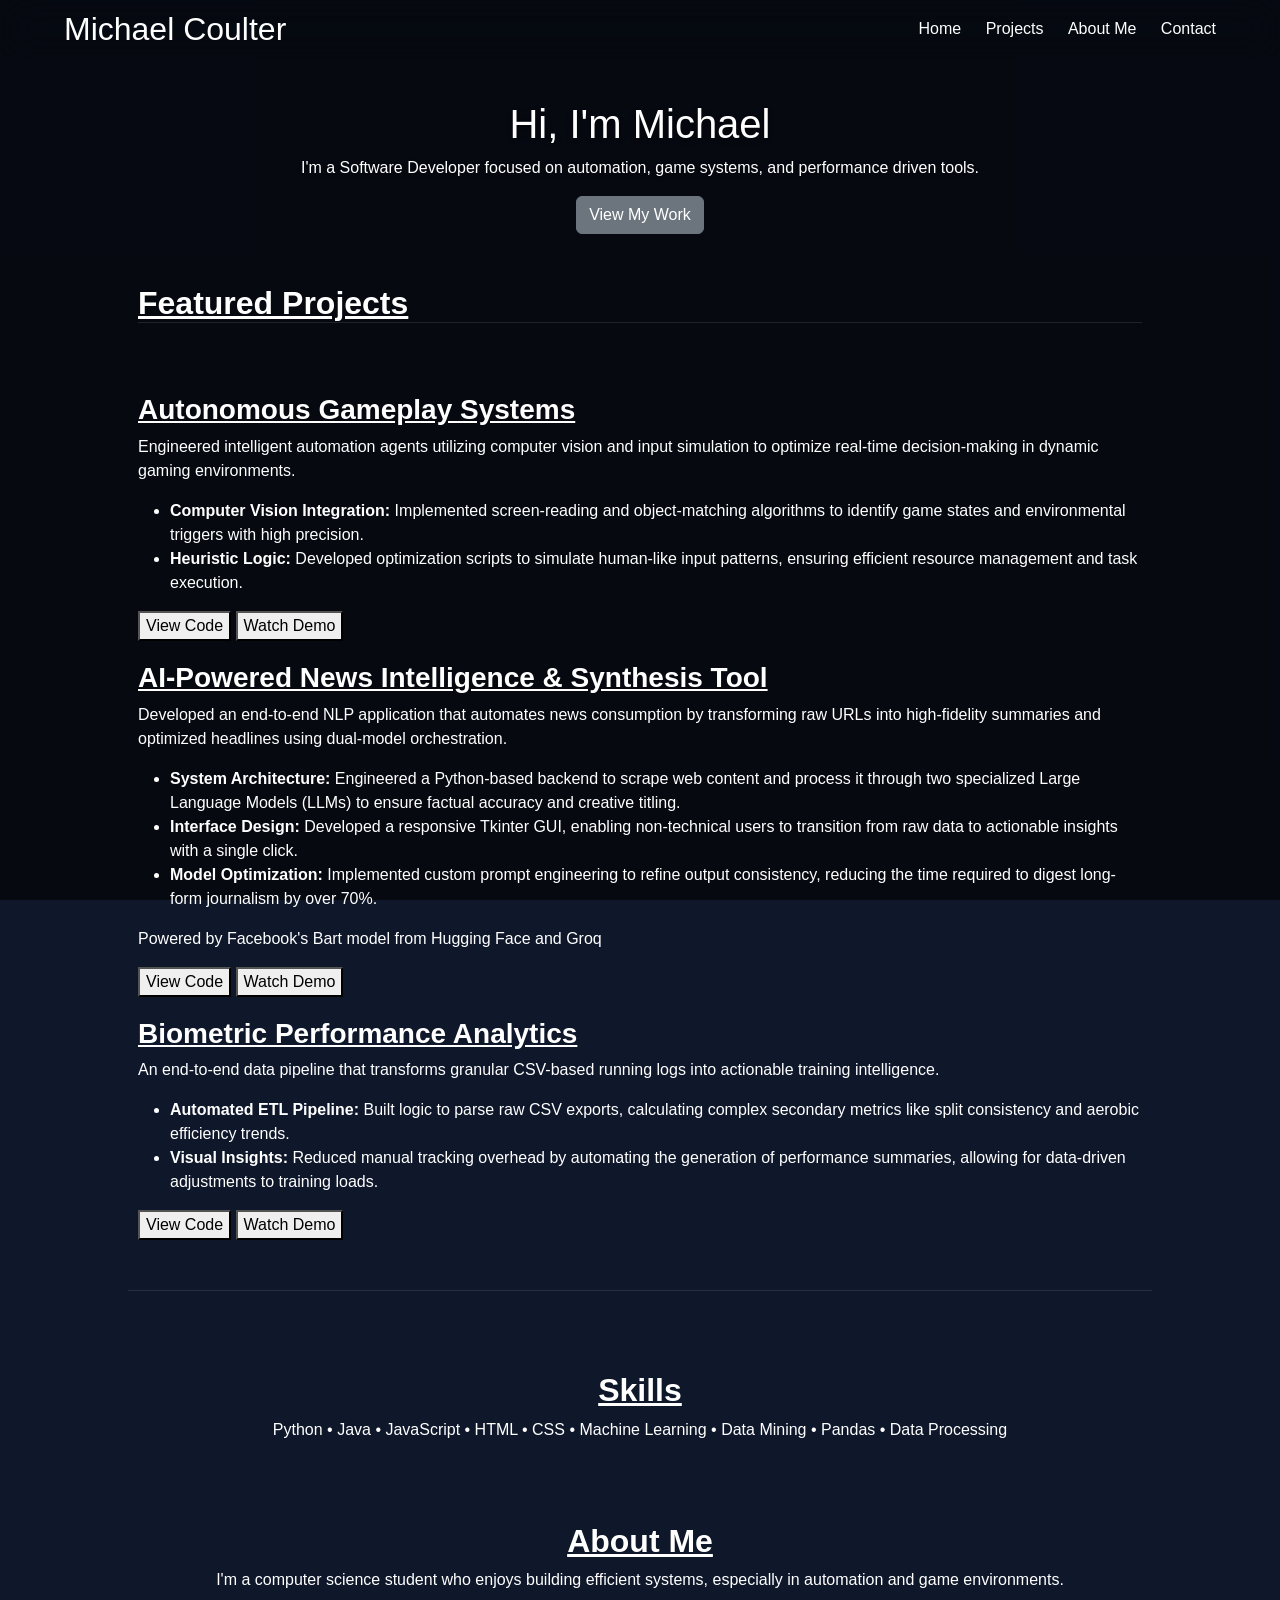
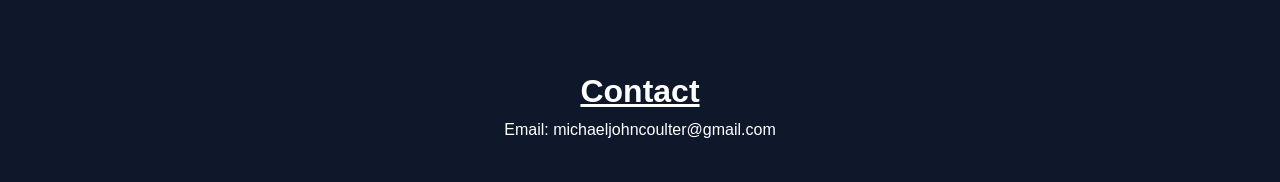
==== index.html @ d567d117 "updating portfolio index name" ====
<!-- Home Page -->
<!-- 
In this assignment, you will need to create your own digital portfolio. 
You can use HTM, CSS, Bootstrap, JavaScript and/or any other frontend framework.
DUE: APRIL 14
-->
<!DOCTYPE html>
<html lang="en">
<head>
    <meta charset="UTF-8">
    <meta name="viewport" content="width=device-width, initial-scale=1.0">
    <title>Michael's Portfolio</title>
    <link href="https://cdn.jsdelivr.net/npm/bootstrap@5.3.8/dist/css/bootstrap.min.css" rel="stylesheet" integrity="sha384-sRIl4kxILFvY47J16cr9ZwB07vP4J8+LH7qKQnuqkuIAvNWLzeN8tE5YBujZqJLB" crossorigin="anonymous">
    <link href="portfolio.css" rel="stylesheet">
</head>
<body>
    <!-- Navigation Ribbon -->
    <div class="navigation-ribbon">
        <div class="nav-container">
            <h2 class="name">Michael Coulter</h2>
            <div class="nav-links">
                <a href="index.html">Home</a>
                <a href="projects.html">Projects</a>
                <a href="about.html">About Me</a>
                <a href="contact.html">Contact</a>
            </div>
        </div>
    </div>
    <!-- Header -->
    <div class="page-header">
        <h1>Hi, I'm Michael</h1>
        <p>I'm a Software Developer focused on automation, game systems, and performance driven tools.</p>
        <a href="projects.html" class="btn btn-secondary">View My Work</a>
        
    </div>
    <!-- Demo Video container https://www.youtube.com/watch?v=9g-vJT4wvQs -->
    <!-- I plan on replacing this with my own video demo of my projects later -->
    <div class="demo-video1">
        <iframe 
            width="560" height="315" 
            src="https://www.youtube.com/embed/9g-vJT4wvQs?start=09&end=16&mute=1&autoplay=1&loop=1&playlist=9g-vJT4wvQs&controls=0&playsinline=1" 
            title="YouTube video player" 
            frameborder="0" 
            allow="accelerometer; autoplay; clipboard-write; encrypted-media; gyroscope; picture-in-picture; web-share"
            referrerpolicy="strict-origin-when-cross-origin" 
            allowfullscreen>
        </iframe>
    </div>
    <!-- Main Content -->
    <div class="main-container">
        <div class="projects-section">
            <h2 class="featured-projects">Featured Projects</h2>
            <div class="project-card">
                <h3>Autonomous Gameplay Systems</h3>
                <p>Engineered intelligent automation agents utilizing computer vision and input simulation to optimize real-time decision-making in dynamic gaming environments.</p>
                <ul>
                    <li><strong>Computer Vision Integration:</strong> Implemented screen-reading and object-matching algorithms to identify game states and environmental triggers with high precision.</li>
                    <li><strong>Heuristic Logic:</strong> Developed optimization scripts to simulate human-like input patterns, ensuring efficient resource management and task execution.</li>
                </ul>
                <!-- These buttons don't do anything just yet, but I'm planning on making them reveal code and an embedded youtube video I'll make to demo -->
                <div class="project-actions">
                    <button>View Code</button>
                    <button>Watch Demo</button>
                </div>
            </div>
            <div class="project-card">
                <h3>AI-Powered News Intelligence & Synthesis Tool</h3>
                <p>Developed an end-to-end NLP application that automates news consumption by transforming raw URLs into high-fidelity summaries and optimized headlines using dual-model orchestration.</p>
                <ul>
                    <li><strong>System Architecture:</strong> Engineered a Python-based backend to scrape web content and process it through two specialized Large Language Models (LLMs) to ensure factual accuracy and creative titling.</li>
                    <li><strong>Interface Design:</strong> Developed a responsive Tkinter GUI, enabling non-technical users to transition from raw data to actionable insights with a single click.</li>
                    <li><strong>Model Optimization:</strong> Implemented custom prompt engineering to refine output consistency, reducing the time required to digest long-form journalism by over 70%.</li>
                </ul>
                <p>Powered by Facebook's Bart model from Hugging Face and Groq</p>
                <div class="project-actions">
                    <button>View Code</button>
                    <button>Watch Demo</button>
                </div>
            </div>
            <div class="project-card">
                <h3>Biometric Performance Analytics</h3>
                <p>An end-to-end data pipeline that transforms granular CSV-based running logs into actionable training intelligence.</p>
                <ul>
                    <li><strong>Automated ETL Pipeline:</strong> Built logic to parse raw CSV exports, calculating complex secondary metrics like split consistency and aerobic efficiency trends.</li>
                    <li><strong>Visual Insights:</strong> Reduced manual tracking overhead by automating the generation of performance summaries, allowing for data-driven adjustments to training loads.</li>
                </ul>
                <div class="project-actions">
                    <button>View Code</button>
                    <button>Watch Demo</button>
                </div>
            </div>
        </div>
        <div class="skills-section">
            <h2>Skills</h2>
            <p>Python • Java • JavaScript • HTML • CSS • Machine Learning • Data Mining • Pandas • Data Processing</p>
        </div>
        <div class="about-preview">
            <h2>About Me</h2>
            <p>I'm a computer science student who enjoys building efficient systems,
                especially in automation and game environments.</p>
        </div>
        <div class="contact-section">
            <h2>Contact</h2>
            <p>Email: michaeljohncoulter@gmail.com</p>
        </div>
        
    </div>
    <script src="https://cdn.jsdelivr.net/npm/bootstrap@5.3.8/dist/js/bootstrap.bundle.min.js" integrity="sha384-FKyoEForCGlyvwx9Hj09JcYn3nv7wiPVlz7YYwJrWVcXK/BmnVDxM+D2scQbITxI" crossorigin="anonymous"></script>
</body>
</html>
---- portfolio.css ----
body {
    margin-top: 5%;
    font-family: Arial, sans-serif;
    background-color: #0f172a;
    color: white;
}
.navigation-ribbon {
    position: fixed;
    top: 0;
    width: 100%;
    backdrop-filter: blur(20px);
    padding: 10px 0;
    z-index: 1000;
}
.nav-container {
    width: 90%;
    margin: auto;
    display: flex;
    justify-content: space-between;
    align-items: center;
}
.name {
    margin: 0;
}
.nav-links a {
    margin-left: 20px;
    text-decoration: none;
    color: white;
    transition: 0.3s;
}
.nav-links a:hover {
    color: #38bdf8;
}
.page-header {
    margin-top: 100px;
    display: flex;
    position: relative;
    flex-direction: column;
    justify-content: center;
    align-items: center;
    text-align: center;
    z-index: 2;
}
.page-header h1, .page-header p {
    text-shadow: 0 2px 10px rgba(0, 0, 0, 0.7);
}
.projects-btn {
    text-decoration: none;
    padding: 5px;
    margin: 0;
}
.demo-video1 {
    position: absolute;
    align-items: center;
    top: 0;
    left: 0;
    width: 100%;
    height: 100%;
    overflow: hidden;
    z-index: -1;
}
.demo-video1 iframe {
    width: 100%;
    height: 56.25vw;
    min-height: 100vh;
    min-width: 177vh;
    position: absolute;
    top: 50%;
    left: 50%;
    transform: translate(-50%, -50%);
    pointer-events: none;
    filter: blur(10px) brightness(0.7);
}
.demo-video1::after {
    content: "";
    position: absolute;
    top: 0;
    left: 0;
    right: 0;
    bottom: 0;
}
.demo-video1::before {
    content: "";
    position: absolute;
    inset: 0;
    background: rgba(0, 0, 0, 0.6);
    z-index: 1;
}
.main-container {
    width: 80%;
    margin: 40px auto;
    text-align: center;
}
.main-container h2, h3 {
    font-weight: bold;
    text-decoration: underline;
}
.featured-projects {
    border-bottom: 1px solid rgba(255,255,255,0.1);
    margin-bottom: 50px;
}
.projects-section {
    display: grid;
    text-align: left;
    padding: 10px;
    gap: 20px;
    max-width: 1200px;
    margin: 0 auto;
    padding-bottom: 50px;
    border-bottom: 1px solid rgba(255,255,255,0.1);
}
.skills-section, .about-preview, .contact-section {
    margin-top: 50px;
    padding-top: 30px;
}
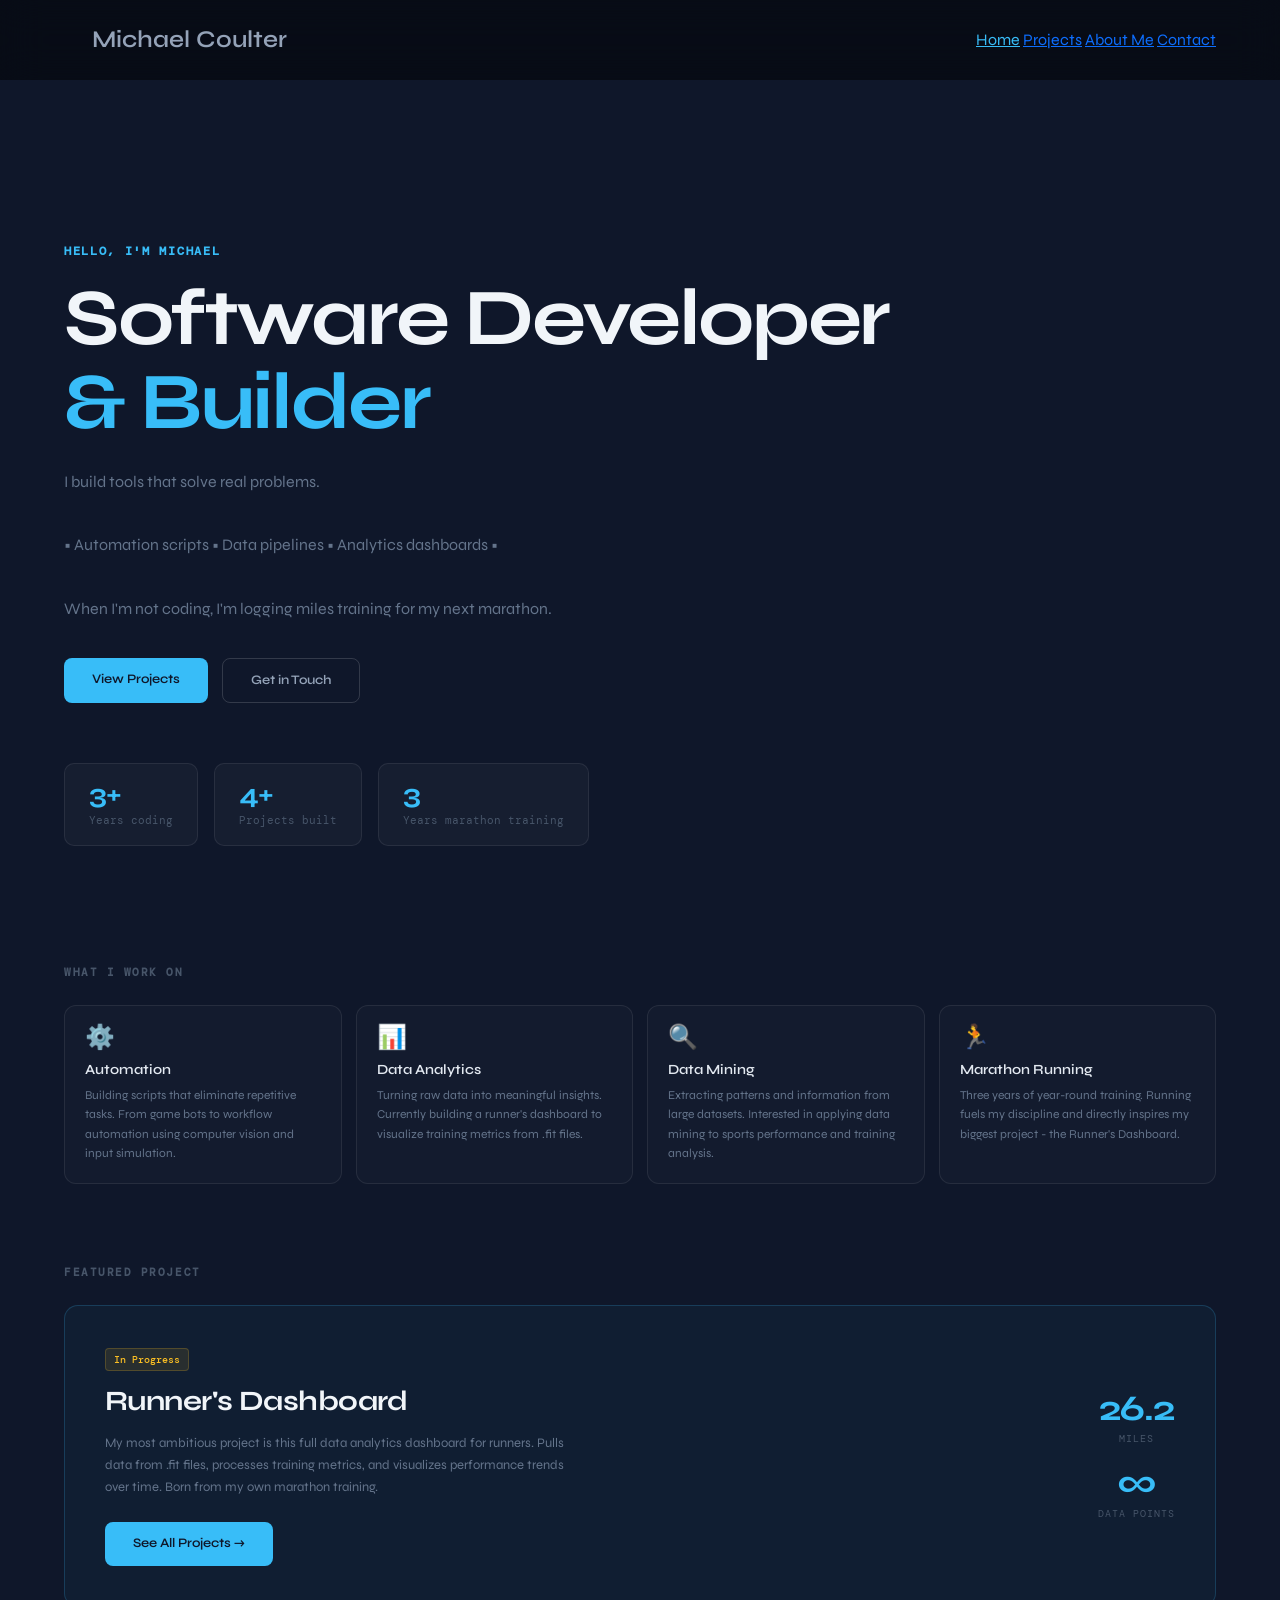
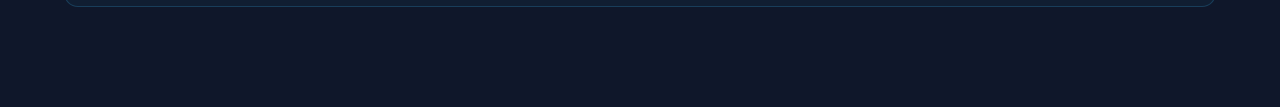
==== commit 0193b025: "Finished portfolio" ====
--- a/index.html
+++ b/index.html
@@ -1,110 +1,98 @@
-<!-- Home Page -->
-<!-- 
-In this assignment, you will need to create your own digital portfolio. 
-You can use HTM, CSS, Bootstrap, JavaScript and/or any other frontend framework.
-DUE: APRIL 14
--->
 <!DOCTYPE html>
 <html lang="en">
 <head>
     <meta charset="UTF-8">
     <meta name="viewport" content="width=device-width, initial-scale=1.0">
-    <title>Michael's Portfolio</title>
+    <title>M.Coulter</title>
     <link href="https://cdn.jsdelivr.net/npm/bootstrap@5.3.8/dist/css/bootstrap.min.css" rel="stylesheet" integrity="sha384-sRIl4kxILFvY47J16cr9ZwB07vP4J8+LH7qKQnuqkuIAvNWLzeN8tE5YBujZqJLB" crossorigin="anonymous">
+    <link href="https://fonts.googleapis.com/css2?family=DM+Mono:wght@400;500&family=Syne:wght@400;600;700&display=swap" rel="stylesheet">
     <link href="portfolio.css" rel="stylesheet">
+    <link href="home.css" rel="stylesheet">
 </head>
 <body>
-    <!-- Navigation Ribbon -->
-    <div class="navigation-ribbon">
+    <nav class="navigation-ribbon">
         <div class="nav-container">
-            <h2 class="name">Michael Coulter</h2>
+            <div><a href="index.html" class="btn-name">Michael Coulter</a></div>
             <div class="nav-links">
-                <a href="index.html">Home</a>
+                <a href="index.html" class="active">Home</a>
                 <a href="projects.html">Projects</a>
                 <a href="about.html">About Me</a>
                 <a href="contact.html">Contact</a>
             </div>
         </div>
-    </div>
-    <!-- Header -->
-    <div class="page-header">
-        <h1>Hi, I'm Michael</h1>
-        <p>I'm a Software Developer focused on automation, game systems, and performance driven tools.</p>
-        <a href="projects.html" class="btn btn-secondary">View My Work</a>
-        
-    </div>
-    <!-- Demo Video container https://www.youtube.com/watch?v=9g-vJT4wvQs -->
-    <!-- I plan on replacing this with my own video demo of my projects later -->
-    <div class="demo-video1">
-        <iframe 
-            width="560" height="315" 
-            src="https://www.youtube.com/embed/9g-vJT4wvQs?start=09&end=16&mute=1&autoplay=1&loop=1&playlist=9g-vJT4wvQs&controls=0&playsinline=1" 
-            title="YouTube video player" 
-            frameborder="0" 
-            allow="accelerometer; autoplay; clipboard-write; encrypted-media; gyroscope; picture-in-picture; web-share"
-            referrerpolicy="strict-origin-when-cross-origin" 
-            allowfullscreen>
-        </iframe>
-    </div>
-    <!-- Main Content -->
-    <div class="main-container">
-        <div class="projects-section">
-            <h2 class="featured-projects">Featured Projects</h2>
-            <div class="project-card">
-                <h3>Autonomous Gameplay Systems</h3>
-                <p>Engineered intelligent automation agents utilizing computer vision and input simulation to optimize real-time decision-making in dynamic gaming environments.</p>
-                <ul>
-                    <li><strong>Computer Vision Integration:</strong> Implemented screen-reading and object-matching algorithms to identify game states and environmental triggers with high precision.</li>
-                    <li><strong>Heuristic Logic:</strong> Developed optimization scripts to simulate human-like input patterns, ensuring efficient resource management and task execution.</li>
-                </ul>
-                <!-- These buttons don't do anything just yet, but I'm planning on making them reveal code and an embedded youtube video I'll make to demo -->
-                <div class="project-actions">
-                    <button>View Code</button>
-                    <button>Watch Demo</button>
+    </nav>
+    <section class="hero">
+        <div class="hero-inner">
+            <span class="hero-eyebrow">Hello, I'm Michael</span>
+            <h1 class="hero-title">Software Developer<br><span class="hero-title-accent">&amp; Builder</span></h1>
+            <p class="hero-desc">I build tools that solve real problems.</p>
+            <p class="hero-desc">• Automation scripts • Data pipelines • Analytics dashboards •</p>
+            <p class="hero-desc">When I'm not coding, I'm logging miles training for my next marathon.</p>
+            <div class="hero-actions">
+                <a href="projects.html" class="btn-primary">View Projects</a>
+                <a href="contact.html" class="btn-ghost">Get in Touch</a>
+            </div>
+        </div>
+        <div class="hero-stats">
+            <div class="stat-card">
+                <span class="stat-number">3+</span>
+                <span class="stat-label">Years coding</span>
+            </div>
+            <div class="stat-card">
+                <span class="stat-number">4+</span>
+                <span class="stat-label">Projects built</span>
+            </div>
+            <div class="stat-card">
+                <span class="stat-number">3</span>
+                <span class="stat-label">Years marathon training</span>
+            </div>
+        </div>
+    </section>
+    <section class="interests-section">
+        <span class="section-label">What I work on</span>
+        <div class="interests-grid">
+            <div class="interest-card">
+                <div class="interest-icon">⚙️</div>
+                <h3 class="interest-title">Automation</h3>
+                <p class="interest-desc">Building scripts that eliminate repetitive tasks. From game bots to workflow automation using computer vision and input simulation.</p>
+            </div>
+            <div class="interest-card">
+                <div class="interest-icon">📊</div>
+                <h3 class="interest-title">Data Analytics</h3>
+                <p class="interest-desc">Turning raw data into meaningful insights. Currently building a runner's dashboard to visualize training metrics from .fit files.</p>
+            </div>
+            <div class="interest-card">
+                <div class="interest-icon">🔍</div>
+                <h3 class="interest-title">Data Mining</h3>
+                <p class="interest-desc">Extracting patterns and information from large datasets. Interested in applying data mining to sports performance and training analysis.</p>
+            </div>
+            <div class="interest-card">
+                <div class="interest-icon">🏃</div>
+                <h3 class="interest-title">Marathon Running</h3>
+                <p class="interest-desc">Three years of year-round training. Running fuels my discipline and directly inspires my biggest project - the Runner's Dashboard.</p>
+            </div>
+        </div>
+    </section>
+    <section class="featured-section">
+        <span class="section-label">Featured project</span>
+        <div class="featured-card">
+            <div class="featured-content">
+                <span class="featured-badge">In Progress</span>
+                <h2 class="featured-title">Runner's Dashboard</h2>
+                <p class="featured-desc">My most ambitious project is this full data analytics dashboard for runners. Pulls data from .fit files, processes training metrics, and visualizes performance trends over time. Born from my own marathon training.</p>
+                <a href="projects.html" class="btn-primary">See All Projects →</a>
+            </div>
+            <div class="featured-visual">
+                <div class="featured-metric">
+                    <span class="metric-val">26.2</span>
+                    <span class="metric-lbl">miles</span>
                 </div>
-            </div>
-            <div class="project-card">
-                <h3>AI-Powered News Intelligence & Synthesis Tool</h3>
-                <p>Developed an end-to-end NLP application that automates news consumption by transforming raw URLs into high-fidelity summaries and optimized headlines using dual-model orchestration.</p>
-                <ul>
-                    <li><strong>System Architecture:</strong> Engineered a Python-based backend to scrape web content and process it through two specialized Large Language Models (LLMs) to ensure factual accuracy and creative titling.</li>
-                    <li><strong>Interface Design:</strong> Developed a responsive Tkinter GUI, enabling non-technical users to transition from raw data to actionable insights with a single click.</li>
-                    <li><strong>Model Optimization:</strong> Implemented custom prompt engineering to refine output consistency, reducing the time required to digest long-form journalism by over 70%.</li>
-                </ul>
-                <p>Powered by Facebook's Bart model from Hugging Face and Groq</p>
-                <div class="project-actions">
-                    <button>View Code</button>
-                    <button>Watch Demo</button>
-                </div>
-            </div>
-            <div class="project-card">
-                <h3>Biometric Performance Analytics</h3>
-                <p>An end-to-end data pipeline that transforms granular CSV-based running logs into actionable training intelligence.</p>
-                <ul>
-                    <li><strong>Automated ETL Pipeline:</strong> Built logic to parse raw CSV exports, calculating complex secondary metrics like split consistency and aerobic efficiency trends.</li>
-                    <li><strong>Visual Insights:</strong> Reduced manual tracking overhead by automating the generation of performance summaries, allowing for data-driven adjustments to training loads.</li>
-                </ul>
-                <div class="project-actions">
-                    <button>View Code</button>
-                    <button>Watch Demo</button>
+                <div class="featured-metric">
+                    <span class="metric-val">∞</span>
+                    <span class="metric-lbl">data points</span>
                 </div>
             </div>
         </div>
-        <div class="skills-section">
-            <h2>Skills</h2>
-            <p>Python • Java • JavaScript • HTML • CSS • Machine Learning • Data Mining • Pandas • Data Processing</p>
-        </div>
-        <div class="about-preview">
-            <h2>About Me</h2>
-            <p>I'm a computer science student who enjoys building efficient systems,
-                especially in automation and game environments.</p>
-        </div>
-        <div class="contact-section">
-            <h2>Contact</h2>
-            <p>Email: michaeljohncoulter@gmail.com</p>
-        </div>
-        
-    </div>
-    <script src="https://cdn.jsdelivr.net/npm/bootstrap@5.3.8/dist/js/bootstrap.bundle.min.js" integrity="sha384-FKyoEForCGlyvwx9Hj09JcYn3nv7wiPVlz7YYwJrWVcXK/BmnVDxM+D2scQbITxI" crossorigin="anonymous"></script>
+    </section>
 </body>
-</html>+</html>
--- a/portfolio.css
+++ b/portfolio.css
@@ -1,16 +1,22 @@
+
+
 body {
     margin-top: 5%;
-    font-family: Arial, sans-serif;
+    font-family: 'Syne', sans-serif; 
     background-color: #0f172a;
     color: white;
 }
+
+/* NAVIGATION RIBBON  */
 .navigation-ribbon {
     position: fixed;
     top: 0;
     width: 100%;
-    backdrop-filter: blur(20px);
     padding: 10px 0;
     z-index: 1000;
+    background-color: #00000078;
+    -webkit-backdrop-filter: blur(20px);
+    backdrop-filter: blur(20px);
 }
 .nav-container {
     width: 90%;
@@ -19,97 +25,21 @@
     justify-content: space-between;
     align-items: center;
 }
-.name {
-    margin: 0;
+
+/* NAVIGATION NAME */
+.btn-name {
+    font-family: 'Syne', sans-serif;
+    font-size: 24px;
+    font-weight: 600;
+    padding: 12px 28px;
+    border-radius: 8px;
+    color: #94a3b8;
+    text-decoration: none;
+    transition: border-color 0.2s ease, color 0.2s ease, transform 0.15s ease;
+    display: inline-block;
 }
-.nav-links a {
-    margin-left: 20px;
-    text-decoration: none;
-    color: white;
-    transition: 0.3s;
-}
-.nav-links a:hover {
-    color: #38bdf8;
-}
-.page-header {
-    margin-top: 100px;
-    display: flex;
-    position: relative;
-    flex-direction: column;
-    justify-content: center;
-    align-items: center;
-    text-align: center;
-    z-index: 2;
-}
-.page-header h1, .page-header p {
-    text-shadow: 0 2px 10px rgba(0, 0, 0, 0.7);
-}
-.projects-btn {
-    text-decoration: none;
-    padding: 5px;
-    margin: 0;
-}
-.demo-video1 {
-    position: absolute;
-    align-items: center;
-    top: 0;
-    left: 0;
-    width: 100%;
-    height: 100%;
-    overflow: hidden;
-    z-index: -1;
-}
-.demo-video1 iframe {
-    width: 100%;
-    height: 56.25vw;
-    min-height: 100vh;
-    min-width: 177vh;
-    position: absolute;
-    top: 50%;
-    left: 50%;
-    transform: translate(-50%, -50%);
-    pointer-events: none;
-    filter: blur(10px) brightness(0.7);
-}
-.demo-video1::after {
-    content: "";
-    position: absolute;
-    top: 0;
-    left: 0;
-    right: 0;
-    bottom: 0;
-}
-.demo-video1::before {
-    content: "";
-    position: absolute;
-    inset: 0;
-    background: rgba(0, 0, 0, 0.6);
-    z-index: 1;
-}
-.main-container {
-    width: 80%;
-    margin: 40px auto;
-    text-align: center;
-}
-.main-container h2, h3 {
-    font-weight: bold;
-    text-decoration: underline;
-}
-.featured-projects {
-    border-bottom: 1px solid rgba(255,255,255,0.1);
-    margin-bottom: 50px;
-}
-.projects-section {
-    display: grid;
-    text-align: left;
-    padding: 10px;
-    gap: 20px;
-    max-width: 1200px;
-    margin: 0 auto;
-    padding-bottom: 50px;
-    border-bottom: 1px solid rgba(255,255,255,0.1);
-}
-.skills-section, .about-preview, .contact-section {
-    margin-top: 50px;
-    padding-top: 30px;
+.btn-name:hover {
+    border-color: rgba(255,255,255,0.35);
+    color: #e2e8f0;
+    transform: translateY(-1px);
 }
--- a/home.css
+++ b/home.css
@@ -0,0 +1,233 @@
+
+
+
+/* ########## Hero ########## */
+.hero {
+    min-height: 100vh;
+    display: flex;
+    flex-direction: column;
+    justify-content: center;
+    padding: 140px 5% 80px;
+    gap: 60px;
+}
+.hero-eyebrow {
+    font-size: 12px;
+    font-weight: 600;
+    letter-spacing: 0.14em;
+    text-transform: uppercase;
+    color: #38bdf8;
+    display: block;
+    margin-bottom: 16px;
+    font-family: 'DM Mono', monospace;
+}
+.hero-title {
+    font-size: clamp(42px, 7vw, 80px);
+    font-weight: 700;
+    color: #f1f5f9;
+    line-height: 1.05;
+    letter-spacing: -0.03em;
+    margin: 0 0 24px;
+}
+.hero-title-accent {
+    color: #38bdf8;
+}
+.hero-desc {
+    font-size: 16px;
+    color: #64748b;
+    max-width: 520px;
+    line-height: 1.7;
+    margin: 0 0 36px;
+}
+.hero-actions {
+    display: flex;
+    gap: 14px;
+    flex-wrap: wrap;
+}
+.btn-primary {
+    font-family: 'Syne', sans-serif;
+    font-size: 13px;
+    font-weight: 600;
+    padding: 12px 28px;
+    border-radius: 8px;
+    background: #38bdf8;
+    color: #0f172a;
+    text-decoration: none;
+    transition: background 0.2s ease, transform 0.15s ease;
+    display: inline-block;
+}
+.btn-primary:hover {
+    background: #7dd3fc;
+    transform: translateY(-1px);
+    color: #0f172a;
+}
+.btn-ghost {
+    font-family: 'Syne', sans-serif;
+    font-size: 13px;
+    font-weight: 600;
+    padding: 12px 28px;
+    border-radius: 8px;
+    border: 0.5px solid rgba(255,255,255,0.15);
+    color: #94a3b8;
+    text-decoration: none;
+    transition: border-color 0.2s ease, color 0.2s ease, transform 0.15s ease;
+    display: inline-block;
+}
+.btn-ghost:hover {
+    border-color: rgba(255,255,255,0.35);
+    color: #e2e8f0;
+    transform: translateY(-1px);
+}
+
+/* Hero Stats */
+.hero-stats {
+    display: flex;
+    gap: 16px;
+    flex-wrap: wrap;
+}
+.stat-card {
+    background: rgba(255,255,255,0.03);
+    border: 0.5px solid rgba(255,255,255,0.08);
+    border-radius: 10px;
+    padding: 16px 24px;
+    display: flex;
+    flex-direction: column;
+    gap: 4px;
+    min-width: 130px;
+}
+.stat-number {
+    font-size: 28px;
+    font-weight: 700;
+    color: #38bdf8;
+    line-height: 1;
+    letter-spacing: -0.02em;
+}
+.stat-label {
+    font-size: 11px;
+    color: #475569;
+    font-family: 'DM Mono', monospace;
+}
+
+/* ########## Interests ########## */
+.interests-section {
+    padding: 0 5% 80px;
+}
+.section-label {
+    font-size: 11px;
+    font-weight: 600;
+    letter-spacing: 0.14em;
+    text-transform: uppercase;
+    color: #475569;
+    display: block;
+    margin-bottom: 24px;
+    font-family: 'DM Mono', monospace;
+}
+.interests-grid {
+    display: grid;
+    grid-template-columns: repeat(auto-fit, minmax(220px, 1fr));
+    gap: 14px;
+}
+.interest-card {
+    background: rgba(255,255,255,0.02);
+    border: 0.5px solid rgba(255,255,255,0.08);
+    border-radius: 12px;
+    padding: 20px;
+    transition: border-color 0.2s ease, background 0.2s ease, transform 0.15s ease;
+}
+.interest-card:hover {
+    border-color: rgba(255,255,255,0.15);
+    background: rgba(255,255,255,0.04);
+    transform: translateY(-2px);
+}
+.interest-icon {
+    font-size: 24px;
+    margin-bottom: 12px;
+    line-height: 1;
+}
+.interest-title {
+    font-size: 14px;
+    font-weight: 600;
+    color: #e2e8f0;
+    margin: 0 0 8px;
+    text-decoration: none;
+}
+.interest-desc {
+    font-size: 12px;
+    color: #64748b;
+    line-height: 1.6;
+    margin: 0;
+}
+
+/* ########## Featured ########## */
+.featured-section {
+    padding: 0 5% 100px;
+}
+.featured-card {
+    background: rgba(56,189,248,0.04);
+    border: 0.5px solid rgba(56,189,248,0.2);
+    border-radius: 14px;
+    padding: 40px;
+    display: grid;
+    grid-template-columns: 1fr auto;
+    gap: 40px;
+    align-items: center;
+}
+.featured-badge {
+    font-size: 10px;
+    font-family: 'DM Mono', monospace;
+    font-weight: 500;
+    padding: 3px 8px;
+    border-radius: 4px;
+    background: rgba(251,191,36,0.1);
+    color: #fbbf24;
+    border: 0.5px solid rgba(251,191,36,0.2);
+    display: inline-block;
+    margin-bottom: 14px;
+}
+.featured-title {
+    font-size: 28px;
+    font-weight: 700;
+    color: #f1f5f9;
+    margin: 0 0 14px;
+    letter-spacing: -0.02em;
+}
+.featured-desc {
+    font-size: 13px;
+    color: #64748b;
+    line-height: 1.7;
+    margin: 0 0 24px;
+    max-width: 480px;
+}
+.featured-visual {
+    display: flex;
+    flex-direction: column;
+    gap: 20px;
+    align-items: center;
+}
+.featured-metric {
+    display: flex;
+    flex-direction: column;
+    align-items: center;
+    gap: 4px;
+}
+.metric-val {
+    font-size: 36px;
+    font-weight: 700;
+    color: #38bdf8;
+    letter-spacing: -0.03em;
+    line-height: 1;
+}
+.metric-lbl {
+    font-size: 10px;
+    font-family: 'DM Mono', monospace;
+    color: #475569;
+    text-transform: uppercase;
+    letter-spacing: 0.1em;
+}
+
+/* Nav active */
+.nav-links a.active { color: #38bdf8; }
+
+@media (max-width: 700px) {
+    .featured-card { grid-template-columns: 1fr; }
+    .featured-visual { flex-direction: row; justify-content: center; }
+}
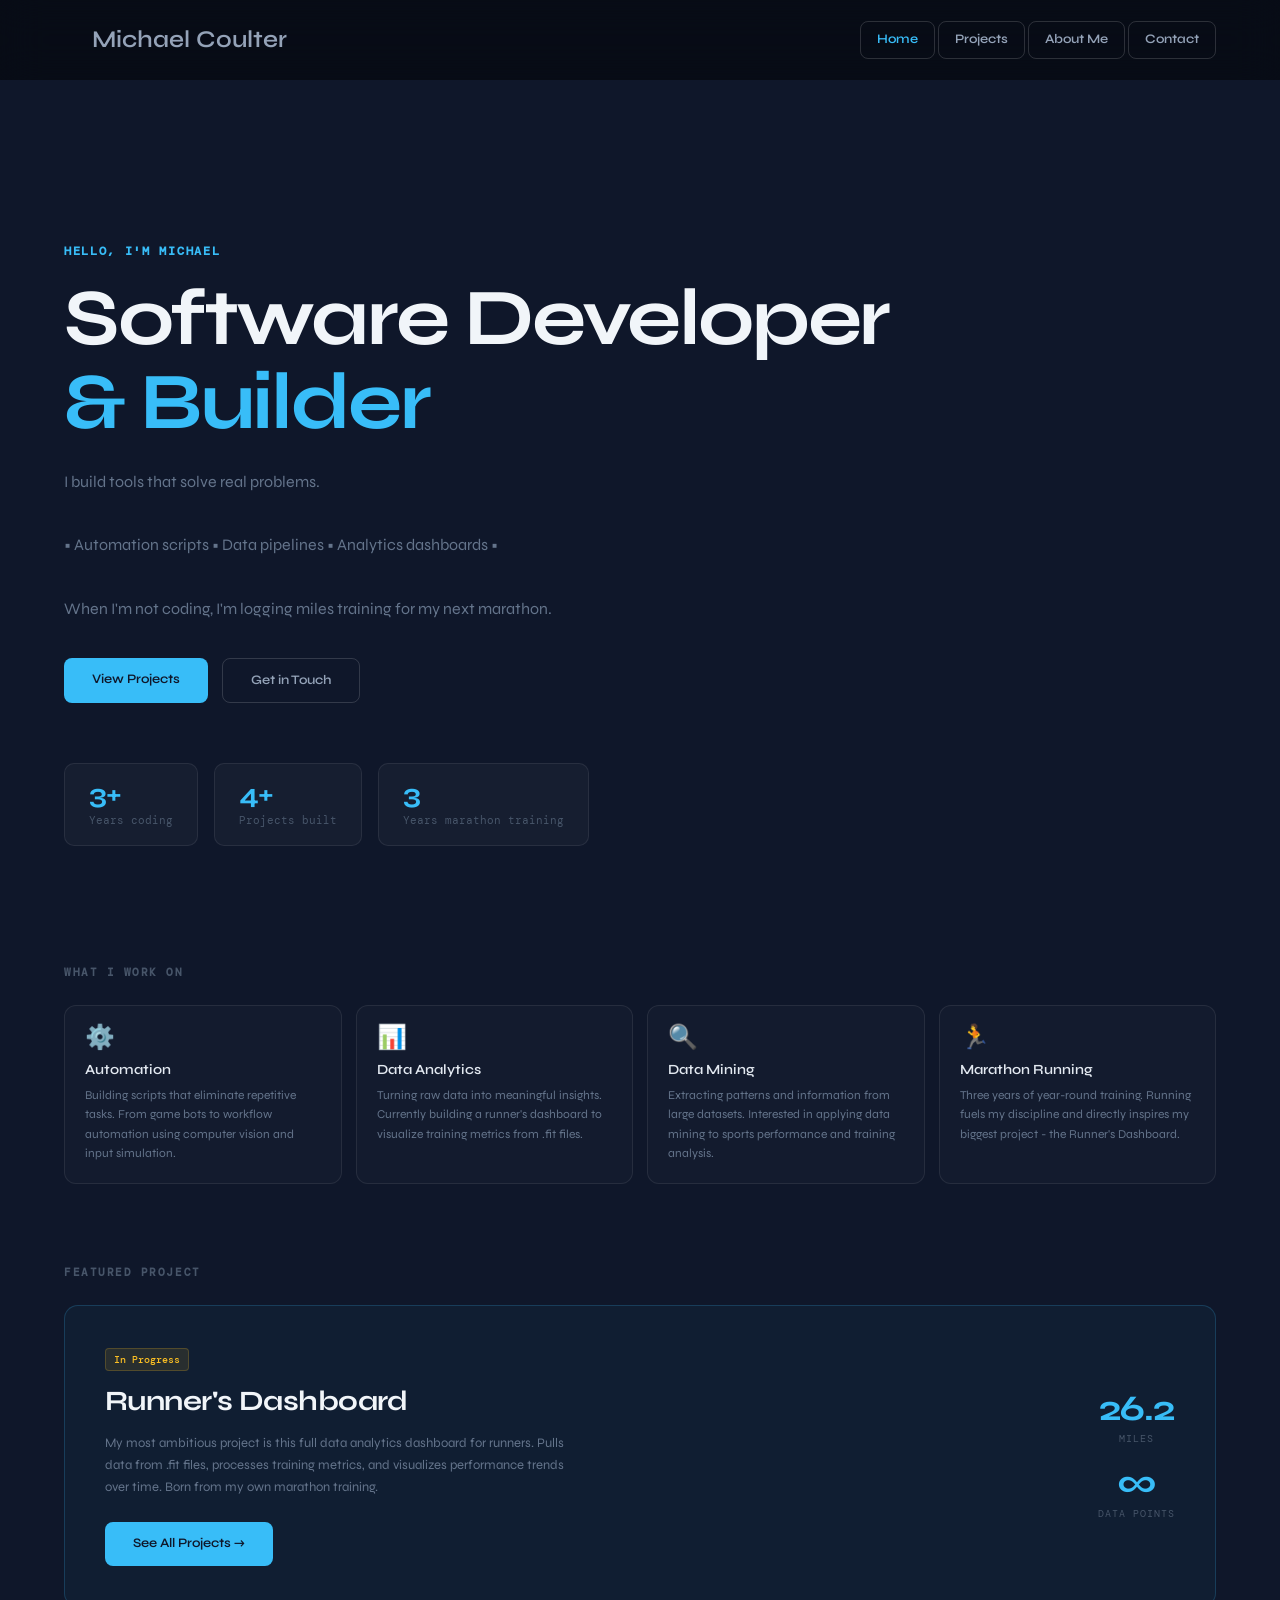
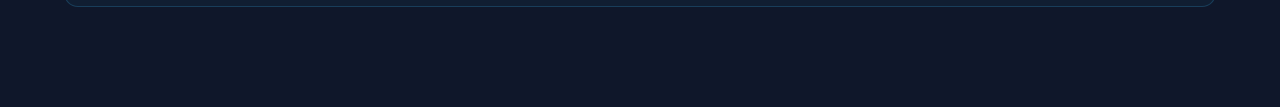
==== commit 211678dc: "Styled nav-links" ====
--- a/index.html
+++ b/index.html
@@ -3,7 +3,7 @@
 <head>
     <meta charset="UTF-8">
     <meta name="viewport" content="width=device-width, initial-scale=1.0">
-    <title>M.Coulter</title>
+    <title>M.Coulter Home</title>
     <link href="https://cdn.jsdelivr.net/npm/bootstrap@5.3.8/dist/css/bootstrap.min.css" rel="stylesheet" integrity="sha384-sRIl4kxILFvY47J16cr9ZwB07vP4J8+LH7qKQnuqkuIAvNWLzeN8tE5YBujZqJLB" crossorigin="anonymous">
     <link href="https://fonts.googleapis.com/css2?family=DM+Mono:wght@400;500&family=Syne:wght@400;600;700&display=swap" rel="stylesheet">
     <link href="portfolio.css" rel="stylesheet">
--- a/portfolio.css
+++ b/portfolio.css
@@ -26,6 +26,24 @@
     align-items: center;
 }
 
+.nav-links a {
+    font-family: 'Syne', sans-serif;
+    font-size: 13px;
+    font-weight: 600;
+    padding: 8px 16px;
+    border-radius: 8px;
+    border: 0.5px solid rgba(255,255,255,0.15);
+    color: #94a3b8;
+    text-decoration: none;
+    transition: border-color 0.2s ease, color 0.2s ease, transform 0.15s ease;
+    display: inline-block;
+}
+.nav-links a:hover {
+    border-color: rgba(255,255,255,0.35);
+    color: #e2e8f0;
+    transform: translateY(-1px);
+}
+
 /* NAVIGATION NAME */
 .btn-name {
     font-family: 'Syne', sans-serif;
@@ -42,4 +60,24 @@
     border-color: rgba(255,255,255,0.35);
     color: #e2e8f0;
     transform: translateY(-1px);
+}
+
+
+
+/* ################ Nav active state ################ */
+.nav-links a.active {
+    color: #38bdf8;
+}
+
+/* ################ Responsive ################ */
+@media (max-width: 900px) {
+    .projects-main {
+        grid-template-columns: 1fr;
+    }
+    .video-panel {
+        position: static;
+    }
+    .projects-page-title {
+        font-size: 36px;
+    }
 }
--- a/home.css
+++ b/home.css
@@ -224,10 +224,3 @@
     letter-spacing: 0.1em;
 }
 
-/* Nav active */
-.nav-links a.active { color: #38bdf8; }
-
-@media (max-width: 700px) {
-    .featured-card { grid-template-columns: 1fr; }
-    .featured-visual { flex-direction: row; justify-content: center; }
-}
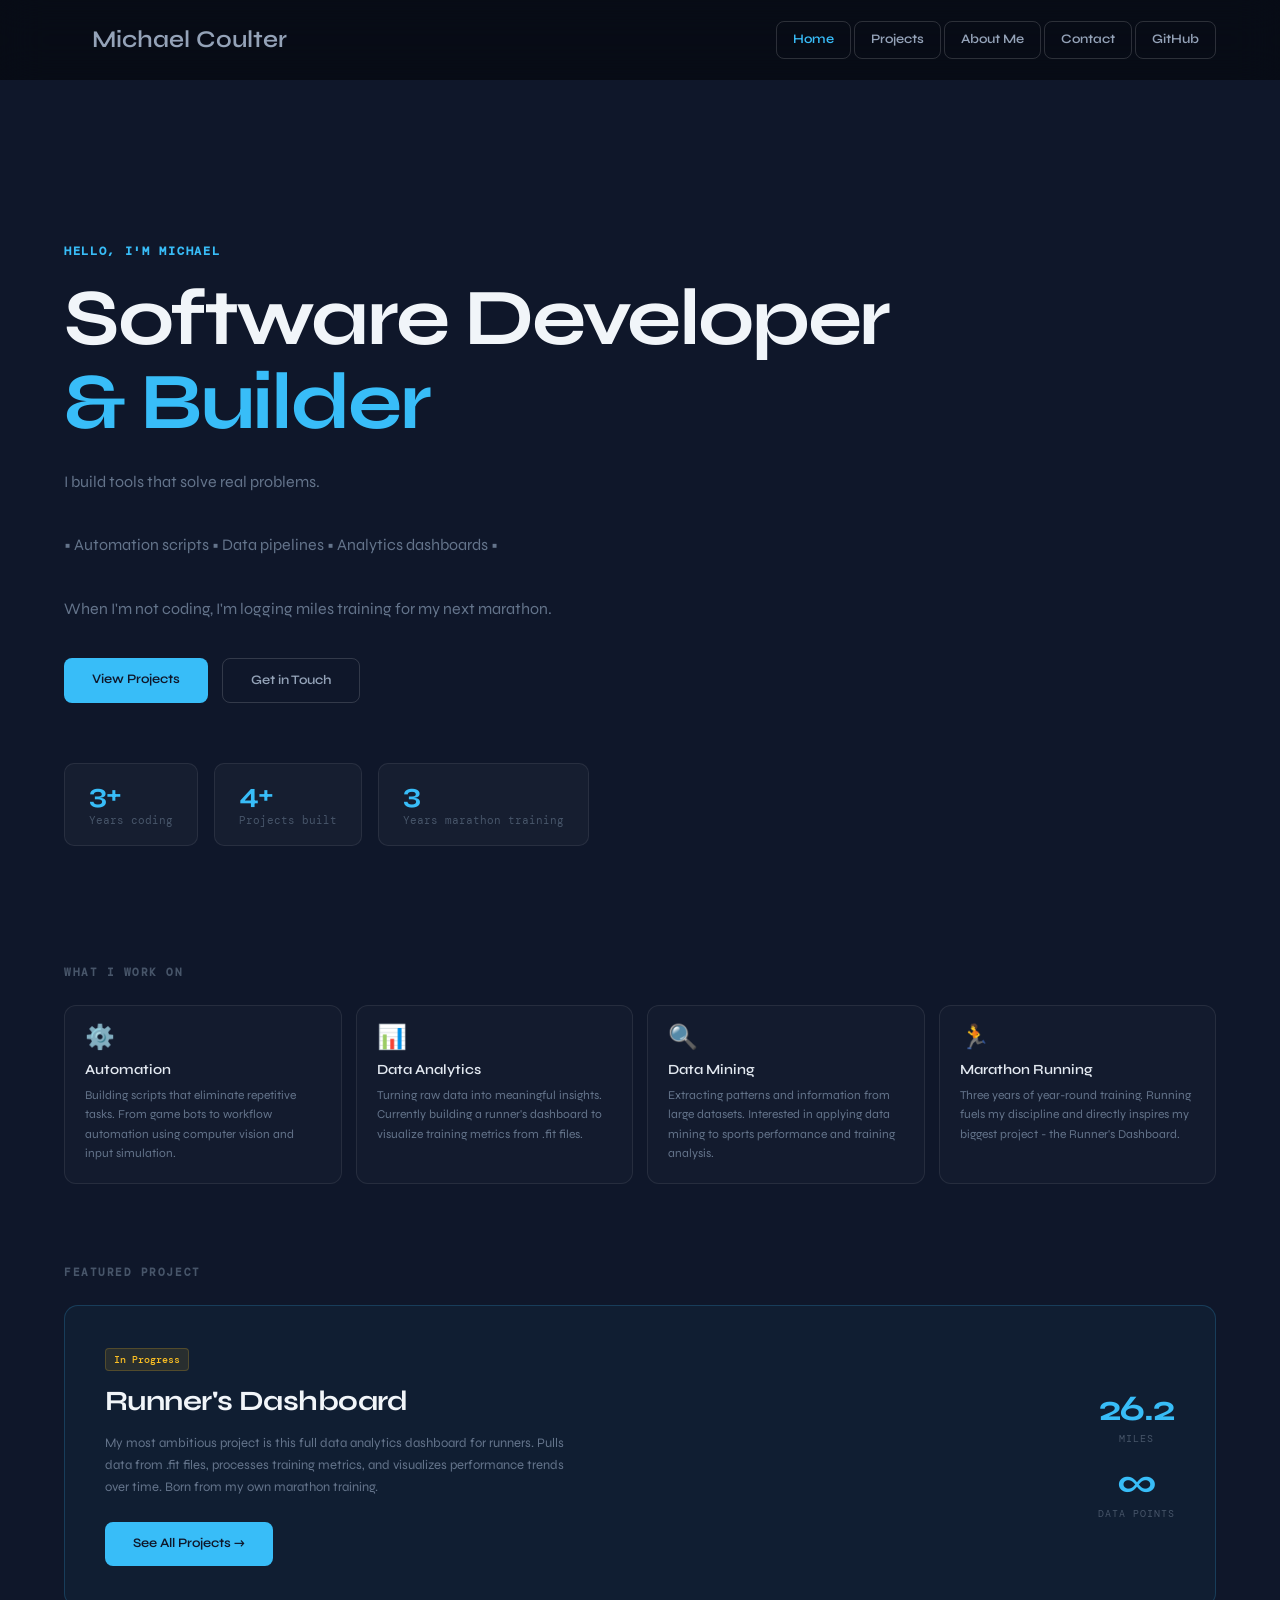
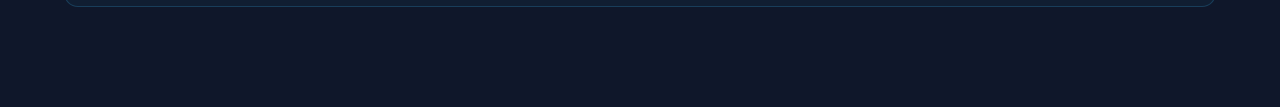
==== commit e31cad09: "added github link to nav bar" ====
--- a/index.html
+++ b/index.html
@@ -18,6 +18,7 @@
                 <a href="projects.html">Projects</a>
                 <a href="about.html">About Me</a>
                 <a href="contact.html">Contact</a>
+                <a href="https://github.com/MichaelCoulter45">GitHub</a>
             </div>
         </div>
     </nav>
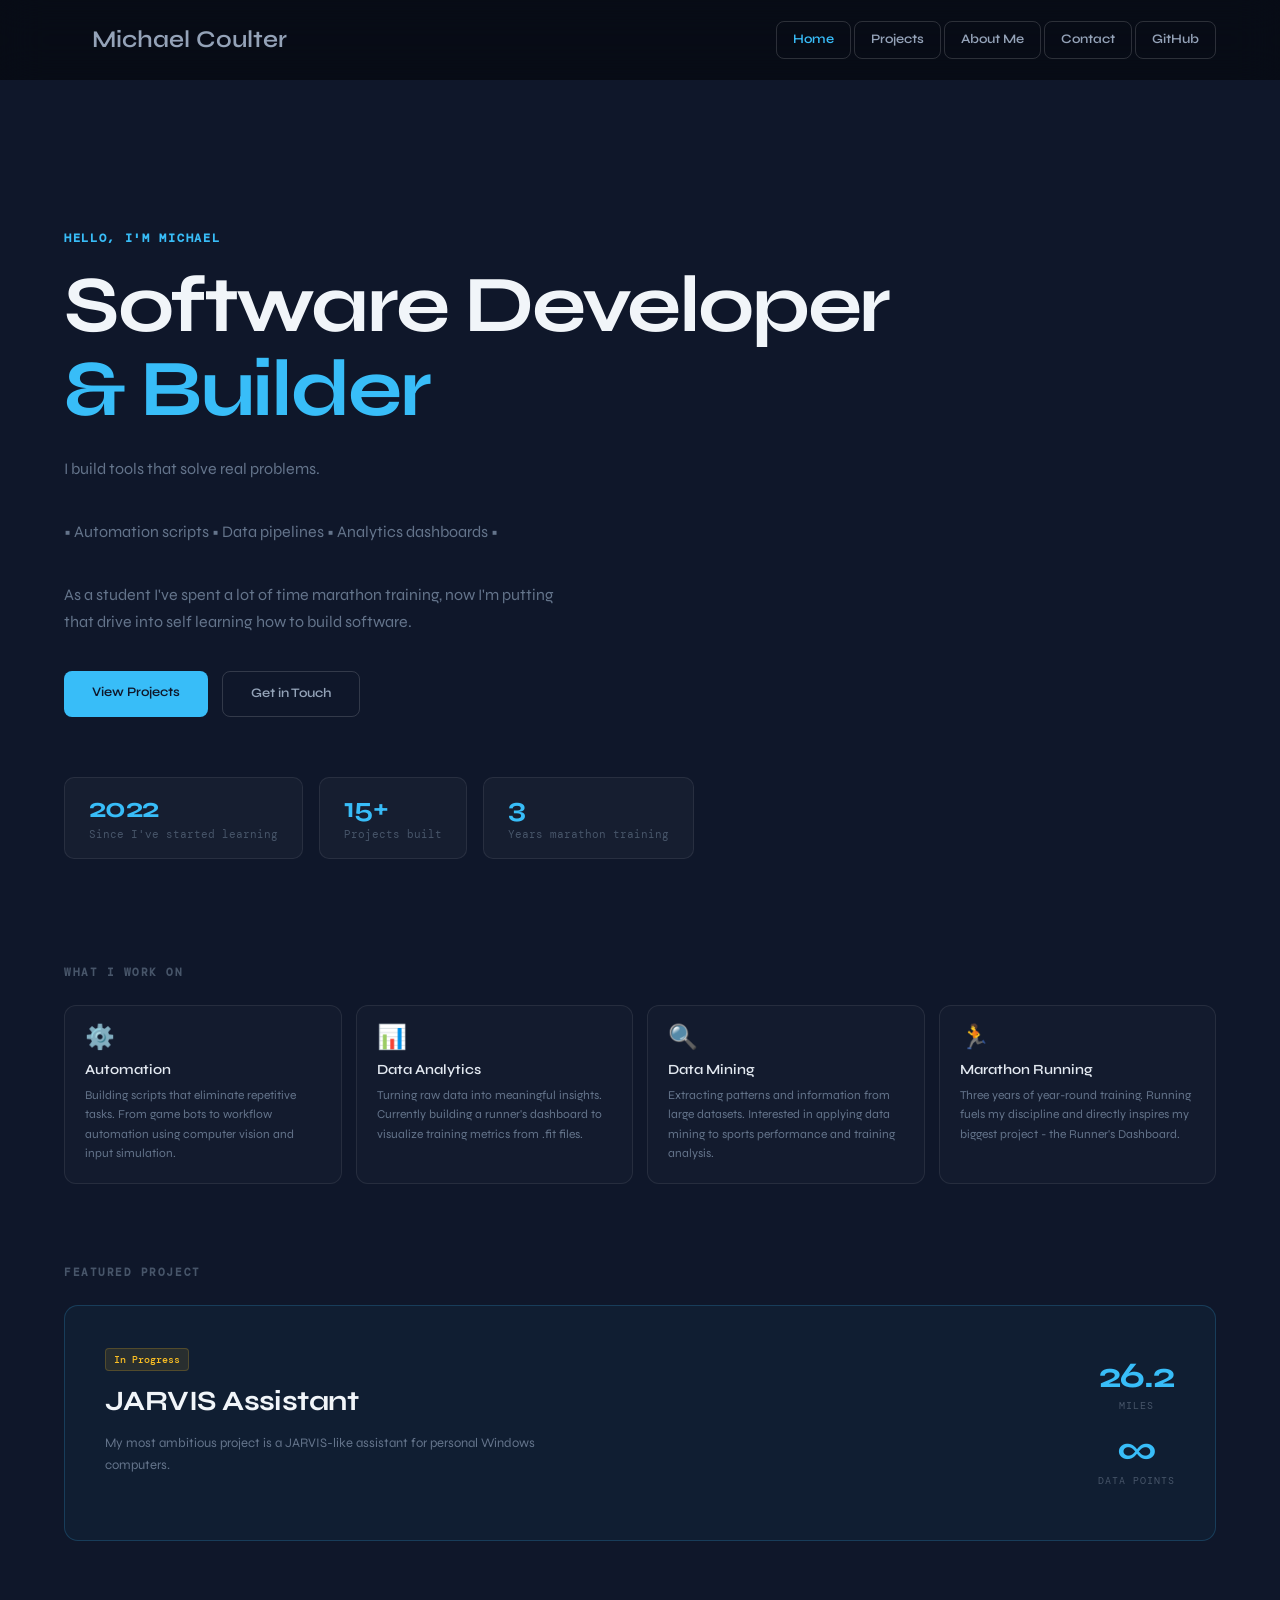
==== commit 53399805: "Partial update to portfolio" ====
--- a/index.html
+++ b/index.html
@@ -28,7 +28,7 @@
             <h1 class="hero-title">Software Developer<br><span class="hero-title-accent">&amp; Builder</span></h1>
             <p class="hero-desc">I build tools that solve real problems.</p>
             <p class="hero-desc">• Automation scripts • Data pipelines • Analytics dashboards •</p>
-            <p class="hero-desc">When I'm not coding, I'm logging miles training for my next marathon.</p>
+            <p class="hero-desc">As a student I've spent a lot of time marathon training, now I'm putting that drive into self learning how to build software.</p>
             <div class="hero-actions">
                 <a href="projects.html" class="btn-primary">View Projects</a>
                 <a href="contact.html" class="btn-ghost">Get in Touch</a>
@@ -36,11 +36,11 @@
         </div>
         <div class="hero-stats">
             <div class="stat-card">
-                <span class="stat-number">3+</span>
-                <span class="stat-label">Years coding</span>
+                <span class="stat-number">2022</span>
+                <span class="stat-label">Since I've started learning</span>
             </div>
             <div class="stat-card">
-                <span class="stat-number">4+</span>
+                <span class="stat-number">15+</span>
                 <span class="stat-label">Projects built</span>
             </div>
             <div class="stat-card">
@@ -79,10 +79,8 @@
         <div class="featured-card">
             <div class="featured-content">
                 <span class="featured-badge">In Progress</span>
-                <h2 class="featured-title">Runner's Dashboard</h2>
-                <p class="featured-desc">My most ambitious project is this full data analytics dashboard for runners. Pulls data from .fit files, processes training metrics, and visualizes performance trends over time. Born from my own marathon training.</p>
-                <a href="projects.html" class="btn-primary">See All Projects →</a>
-            </div>
+                <h2 class="featured-title">JARVIS Assistant</h2>
+                <p class="featured-desc">My most ambitious project is a JARVIS-like assistant for personal Windows computers.</div>
             <div class="featured-visual">
                 <div class="featured-metric">
                     <span class="metric-val">26.2</span>
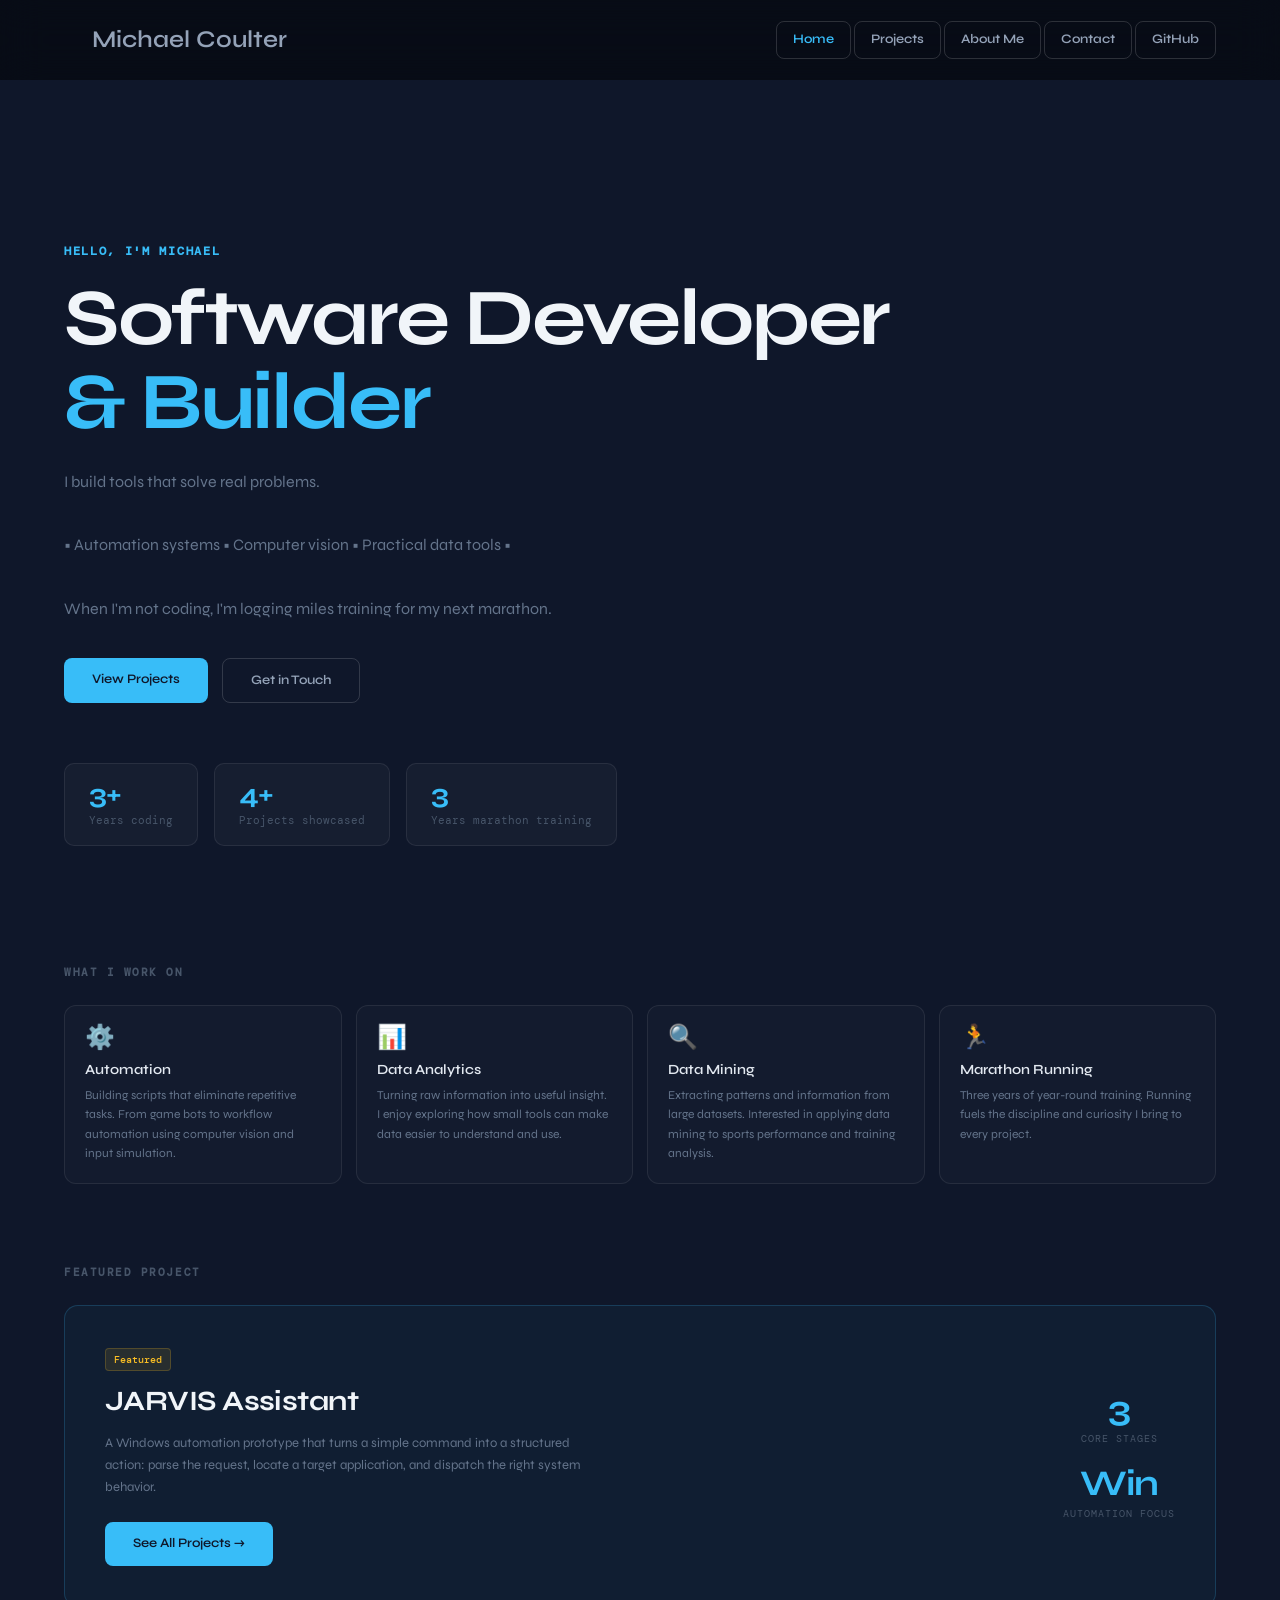
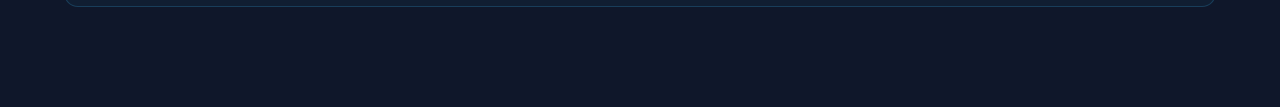
==== commit 0042bf31: "Updated" ====
--- a/index.html
+++ b/index.html
@@ -27,8 +27,8 @@
             <span class="hero-eyebrow">Hello, I'm Michael</span>
             <h1 class="hero-title">Software Developer<br><span class="hero-title-accent">&amp; Builder</span></h1>
             <p class="hero-desc">I build tools that solve real problems.</p>
-            <p class="hero-desc">• Automation scripts • Data pipelines • Analytics dashboards •</p>
-            <p class="hero-desc">As a student I've spent a lot of time marathon training, now I'm putting that drive into self learning how to build software.</p>
+            <p class="hero-desc">• Automation systems • Computer vision • Practical data tools •</p>
+            <p class="hero-desc">When I'm not coding, I'm logging miles training for my next marathon.</p>
             <div class="hero-actions">
                 <a href="projects.html" class="btn-primary">View Projects</a>
                 <a href="contact.html" class="btn-ghost">Get in Touch</a>
@@ -36,12 +36,12 @@
         </div>
         <div class="hero-stats">
             <div class="stat-card">
-                <span class="stat-number">2022</span>
-                <span class="stat-label">Since I've started learning</span>
+                <span class="stat-number">3+</span>
+                <span class="stat-label">Years coding</span>
             </div>
             <div class="stat-card">
-                <span class="stat-number">15+</span>
-                <span class="stat-label">Projects built</span>
+                <span class="stat-number">4+</span>
+                <span class="stat-label">Projects showcased</span>
             </div>
             <div class="stat-card">
                 <span class="stat-number">3</span>
@@ -60,7 +60,7 @@
             <div class="interest-card">
                 <div class="interest-icon">📊</div>
                 <h3 class="interest-title">Data Analytics</h3>
-                <p class="interest-desc">Turning raw data into meaningful insights. Currently building a runner's dashboard to visualize training metrics from .fit files.</p>
+                <p class="interest-desc">Turning raw information into useful insight. I enjoy exploring how small tools can make data easier to understand and use.</p>
             </div>
             <div class="interest-card">
                 <div class="interest-icon">🔍</div>
@@ -70,7 +70,7 @@
             <div class="interest-card">
                 <div class="interest-icon">🏃</div>
                 <h3 class="interest-title">Marathon Running</h3>
-                <p class="interest-desc">Three years of year-round training. Running fuels my discipline and directly inspires my biggest project - the Runner's Dashboard.</p>
+                <p class="interest-desc">Three years of year-round training. Running fuels the discipline and curiosity I bring to every project.</p>
             </div>
         </div>
     </section>
@@ -78,17 +78,19 @@
         <span class="section-label">Featured project</span>
         <div class="featured-card">
             <div class="featured-content">
-                <span class="featured-badge">In Progress</span>
+                <span class="featured-badge">Featured</span>
                 <h2 class="featured-title">JARVIS Assistant</h2>
-                <p class="featured-desc">My most ambitious project is a JARVIS-like assistant for personal Windows computers.</div>
+                <p class="featured-desc">A Windows automation prototype that turns a simple command into a structured action: parse the request, locate a target application, and dispatch the right system behavior.</p>
+                <a href="projects.html" class="btn-primary">See All Projects →</a>
+            </div>
             <div class="featured-visual">
                 <div class="featured-metric">
-                    <span class="metric-val">26.2</span>
-                    <span class="metric-lbl">miles</span>
+                    <span class="metric-val">3</span>
+                    <span class="metric-lbl">core stages</span>
                 </div>
                 <div class="featured-metric">
-                    <span class="metric-val">∞</span>
-                    <span class="metric-lbl">data points</span>
+                    <span class="metric-val">Win</span>
+                    <span class="metric-lbl">automation focus</span>
                 </div>
             </div>
         </div>
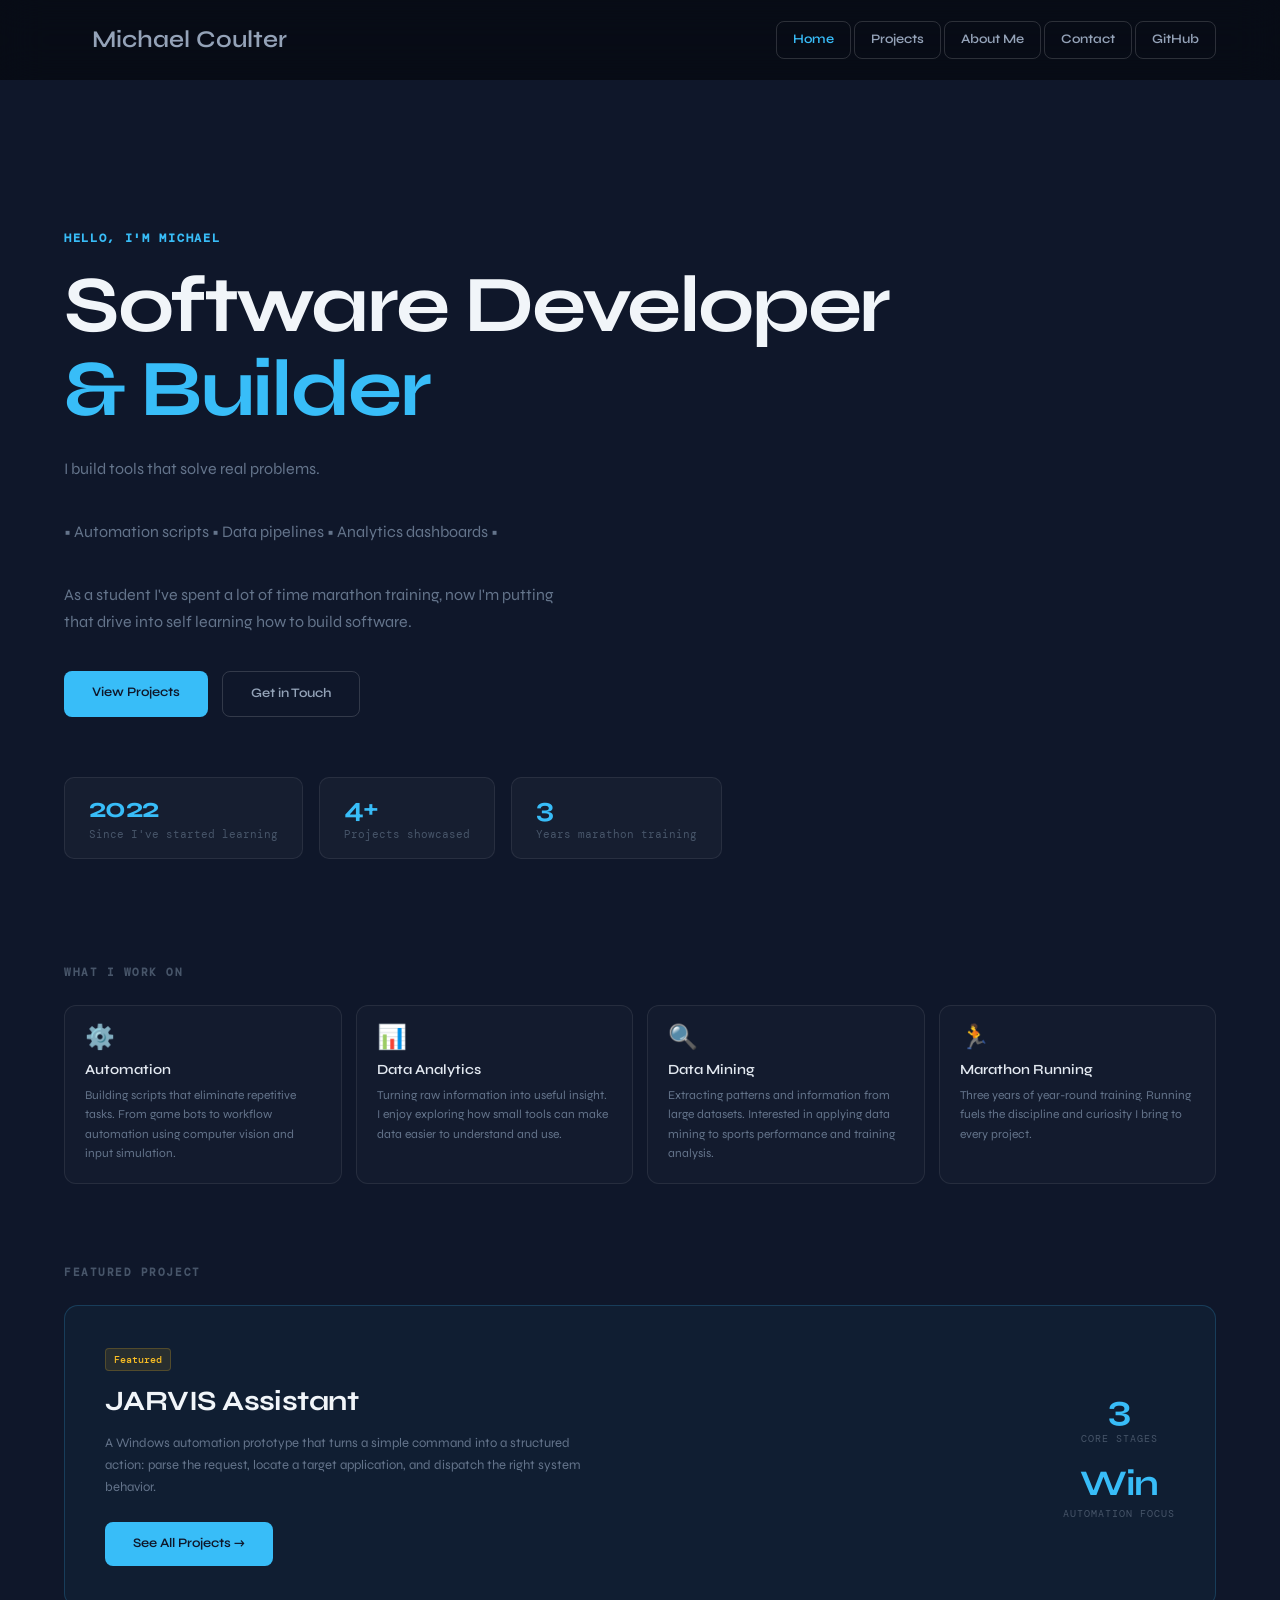
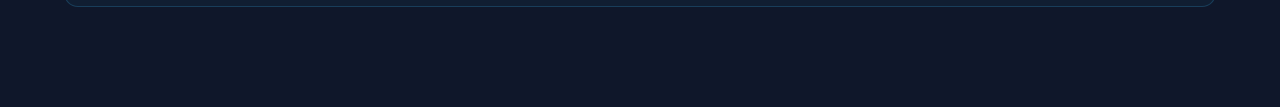
==== commit fd21eafd: "Merge branch 'main' of https://github.com/MichaelCoulter45/Portfolio" ====
--- a/index.html
+++ b/index.html
@@ -27,8 +27,8 @@
             <span class="hero-eyebrow">Hello, I'm Michael</span>
             <h1 class="hero-title">Software Developer<br><span class="hero-title-accent">&amp; Builder</span></h1>
             <p class="hero-desc">I build tools that solve real problems.</p>
-            <p class="hero-desc">• Automation systems • Computer vision • Practical data tools •</p>
-            <p class="hero-desc">When I'm not coding, I'm logging miles training for my next marathon.</p>
+            <p class="hero-desc">• Automation scripts • Data pipelines • Analytics dashboards •</p>
+            <p class="hero-desc">As a student I've spent a lot of time marathon training, now I'm putting that drive into self learning how to build software.</p>
             <div class="hero-actions">
                 <a href="projects.html" class="btn-primary">View Projects</a>
                 <a href="contact.html" class="btn-ghost">Get in Touch</a>
@@ -36,8 +36,8 @@
         </div>
         <div class="hero-stats">
             <div class="stat-card">
-                <span class="stat-number">3+</span>
-                <span class="stat-label">Years coding</span>
+                <span class="stat-number">2022</span>
+                <span class="stat-label">Since I've started learning</span>
             </div>
             <div class="stat-card">
                 <span class="stat-number">4+</span>
